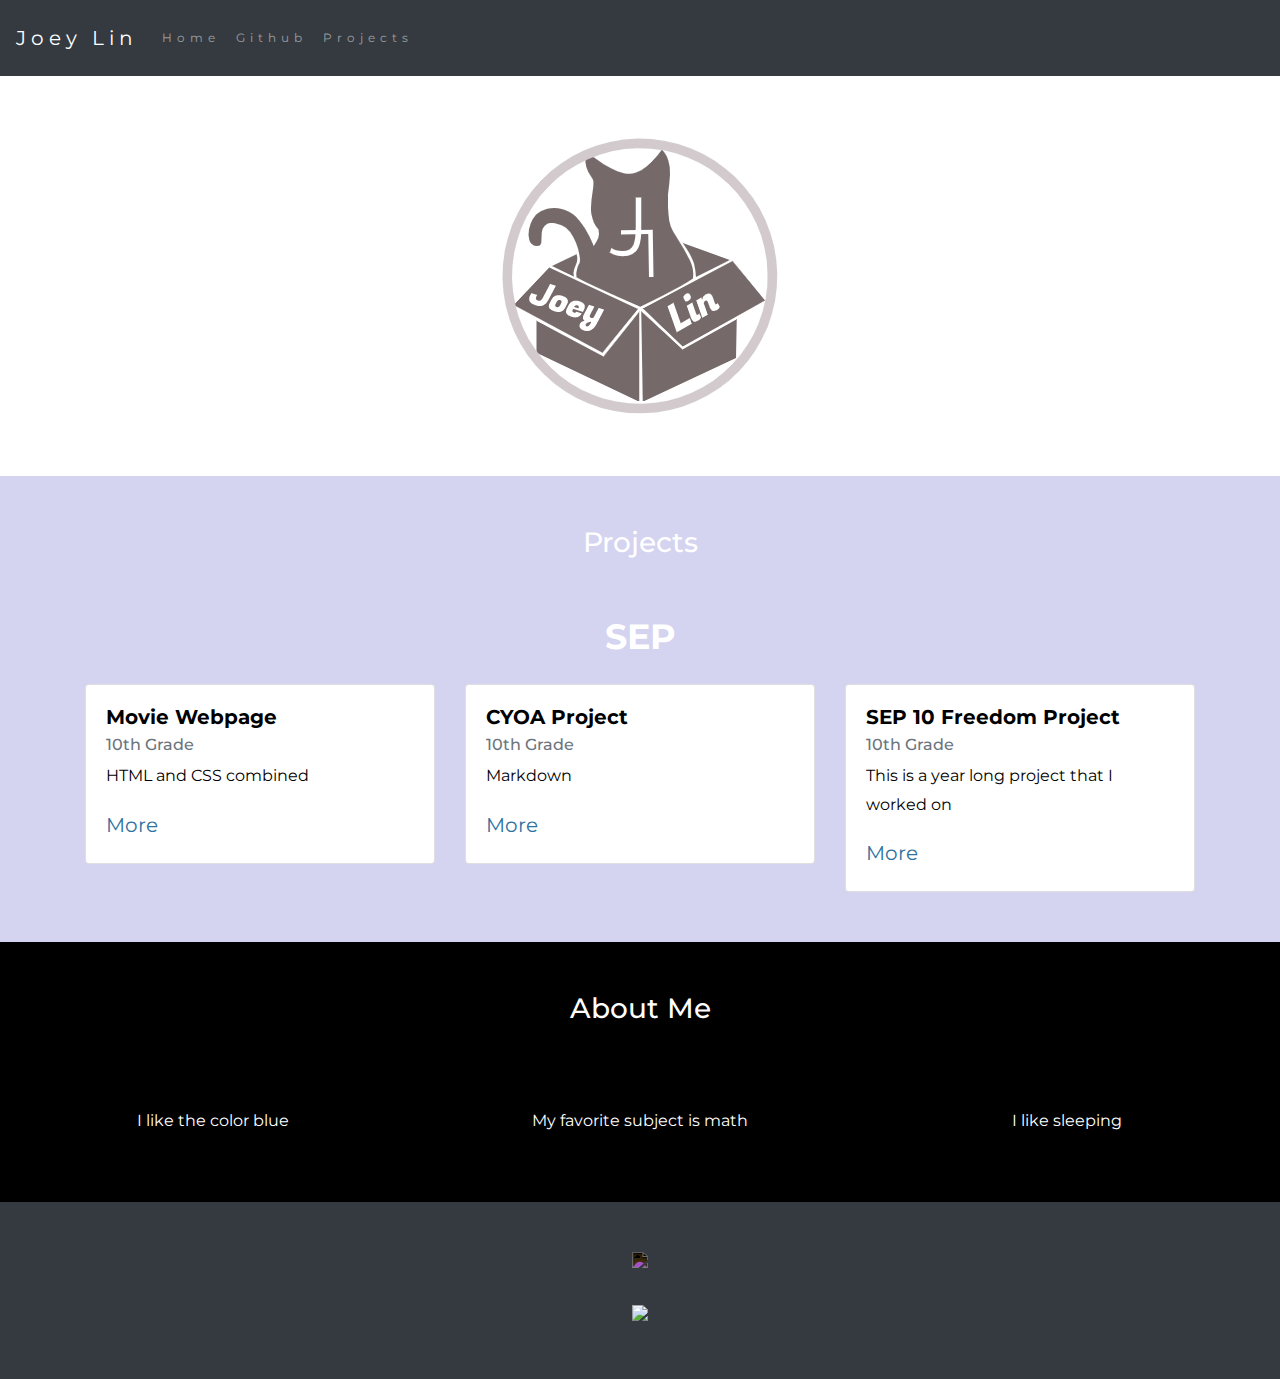
==== index.html @ f5d79e2a "update repo" ====
<!DOCTYPE html>
<html lang="en">

<head>
    <title class="owner-name">#</title>
    <meta charset="utf-8">
    <meta name="viewport" content="width=device-width, initial-scale=1">
    <link rel="stylesheet" href="https://stackpath.bootstrapcdn.com/bootstrap/4.3.1/css/bootstrap.min.css">
    <link href="https://fonts.googleapis.com/css?family=Montserrat" rel="stylesheet">
    <link rel="stylesheet" href="style.css" type="text/css">
    <script src="https://code.jquery.com/jquery-3.3.1.slim.min.js"></script>
    <script src="https://cdnjs.cloudflare.com/ajax/libs/popper.js/1.14.7/umd/popper.min.js"></script>
    <script src="https://stackpath.bootstrapcdn.com/bootstrap/4.3.1/js/bootstrap.min.js"></script>

</head>

<body>

    <!-- Navbar -->

    <nav class="navbar navbar-expand-lg navbar-dark bg-dark">
        <a class="navbar-brand owner-name" href="#"></a>
        <button class="navbar-toggler" type="button" data-toggle="collapse" data-target="#navbarSupportedContent" aria-controls="navbarSupportedContent" aria-expanded="false" aria-label="Toggle navigation">
            <span class="navbar-toggler-icon"></span>
        </button>

        <div class="collapse navbar-collapse" id="navbarSupportedContent">
            <ul class="navbar-nav mr-auto">
                <li class="nav-item">
                    <a class="nav-link" href="index.html">Home</a>
                </li>
                <li class="nav-item">
                    <a class="nav-link" href="#" id="github" target="_blank">Github</a>
                </li>
                <li class="nav-item">
                    <a class="nav-link" href="#projects">Projects</a>
                </li>
            </ul>
        </div>
    </nav>

    <!-- First Container -->
    <div class="container-fluid bg-1 text-center">
        <!--<h1 class="margin">Name</h1>-->
        <img src="img/joey-logo.png" class="img-fluid" alt="Logo" id="logo">
    </div>

    <!-- Second Container -->
    <div class="container-fluid bg-2 text-center" id="projects">
        <h3 class="margin">Projects</h3>
        <p class="sep"><b>SEP</b></p>
        <div class="container">
            <div class="row">

                <!--
                <div class="col-sm-4">
                    <div class="card">
                        <div class="card-body">
                            <h5 class="card-title">Project Name</h5>
                            <h6 class="card-subtitle mb-2 text-muted">10th Grade</h6>
                            <p class="card-text">A brief explanation of the project.</p>
                            <a href="#" class="card-link">More</a>
                        </div>
                    </div>
                </div>
                -->

                 <div class="col-sm-4">
                    <div class="card">
                        <div class="card-body">
                            <h5 class="card-title">Movie Webpage</h5>
                            <h6 class="card-subtitle mb-2 text-muted">10th Grade</h6>
                            <p class="card-text">HTML and CSS combined</p>
                            <a href="projects/movie-webpage.html" class="card-link">More</a>
                        </div>
                    </div>
                </div>

                <div class="col-sm-4">
                    <div class="card">
                        <div class="card-body">
                            <h5 class="card-title">CYOA Project</h5>
                            <h6 class="card-subtitle mb-2 text-muted">10th Grade</h6>
                            <p class="card-text">Markdown</p>
                            <a href="projects/CYOA-project.html" class="card-link">More</a>
                        </div>
                    </div>
                </div>

                <div class="col-sm-4">
                    <div class="card">
                        <div class="card-body">
                            <h5 class="card-title">SEP 10 Freedom Project</h5>
                            <h6 class="card-subtitle mb-2 text-muted">10th Grade</h6>
                            <p class="card-text">This is a year long project that I worked on</p>
                            <a href="projects/sep10-fp.html" class="card-link">More</a>
                        </div>
                    </div>
                </div>

            </div>
        </div>
        </a>
    </div>

    <!-- Third Container (Grid) -->
    <div class="container-fluid bg-3 text-center">
        <h3 class="margin">About Me</h3><br>
        <div class="row">
            <div class="col-sm-4">
                <p>I like the color blue</p>
            </div>
            <div class="col-sm-4">
                <p>My favorite subject is math</p>
            </div>
            <div class="col-sm-4">
                <p>I like sleeping</p>
            </div>
        </div>
    </div>

    <!-- Footer -->
    <footer class="container-fluid bg-4 text-center">
        <a href="#" target="_blank" id="fork"><img src="img/fork.png"></a><br>
        <a href="https://hstatsep.github.io" target="_blank"><img src="https://hstatsep.github.io/img/hstatsep-logo-small.png" id="sep"></a>
    </footer>


    <script src="script.js"></script>
</body>

</html>
---- style.css ----
html, body {
    height: 100%;
}

body {
    font: 20px Montserrat, sans-serif;
    line-height: 1.8;
    color: #f5f6f7;
}

p {
    font-size: 16px;
}

a {
    color: #2e72a1;
}

#logo, .project-img {
    max-height: 300px;
}

#fork img{
    height: 25px;
    margin-bottom: 25px;
    filter: invert(1);
}

#sep {
    height: 75px;
}

.margin {
    margin-bottom: 45px;
}

.bg-1 {
    background-color: #ffffff; /* White */
    color: #555555;
}

.bg-2 {
    background-color: #d4d3f0; /* Blue */
    color: #ffffff;
}

.card {
    color: black;
    text-align: left;
}

.card-title {
    font-weight: 700;
}

.bg-3 {
    background-color: #000000; /* Black */
    color: #ffffff;
}

.bg-4 {
    background-color: #343a40; /* Dark Gray */
    color: #fff;
}

.container-fluid {
    padding-top: 50px;
    padding-bottom: 50px;
}

.navbar {
    padding-top: 15px;
    padding-bottom: 15px;
    border: 0;
    border-radius: 0;
    margin-bottom: 0;
    font-size: 12px;
    letter-spacing: 5px;
}

.navbar-nav li a:hover {
    color: #2e72a1 !important;
}

.sep{
    font-size:35px;
}
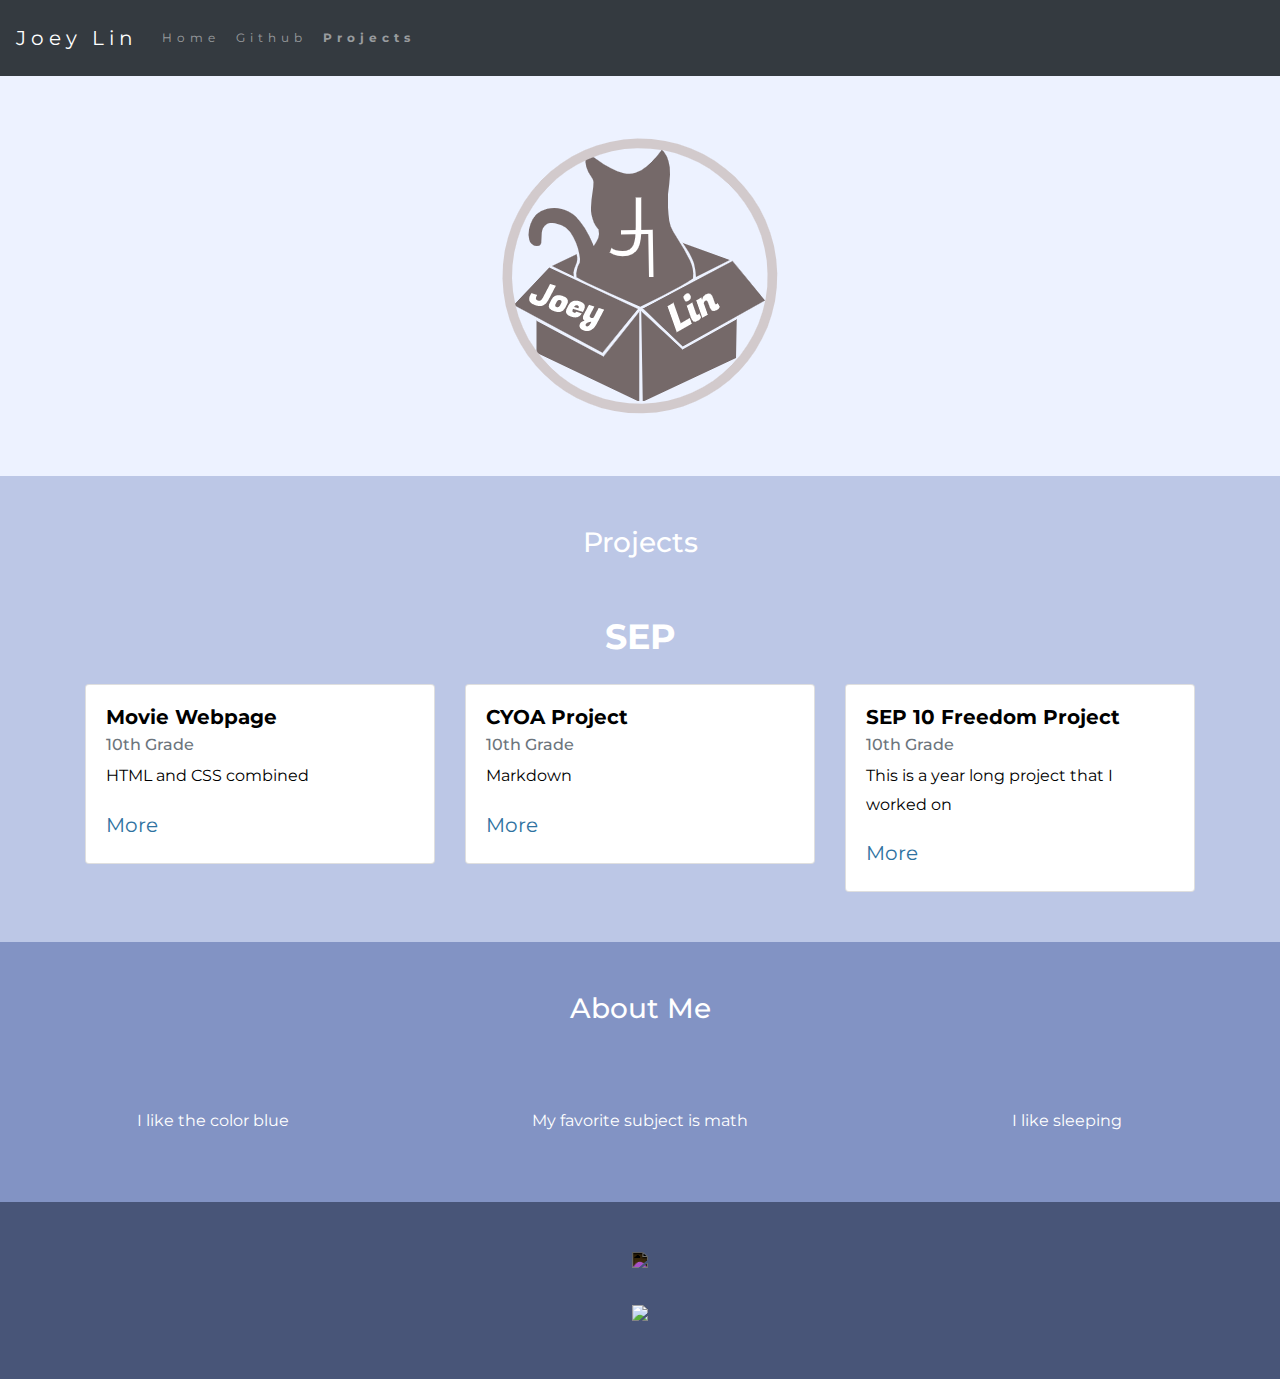
==== commit f1718ff1: "update repo" ====
--- a/index.html
+++ b/index.html
@@ -33,7 +33,7 @@
                     <a class="nav-link" href="#" id="github" target="_blank">Github</a>
                 </li>
                 <li class="nav-item">
-                    <a class="nav-link" href="#projects">Projects</a>
+                    <a class="nav-link" href="#projects"><b>Projects</b></a>
                 </li>
             </ul>
         </div>
--- a/style.css
+++ b/style.css
@@ -35,12 +35,12 @@
 }
 
 .bg-1 {
-    background-color: #ffffff; /* White */
+    background-color: #edf2ff; /* White */
     color: #555555;
 }
 
 .bg-2 {
-    background-color: #d4d3f0; /* Blue */
+    background-color: #bcc7e6; /* Blue(lighter) */
     color: #ffffff;
 }
 
@@ -54,12 +54,12 @@
 }
 
 .bg-3 {
-    background-color: #000000; /* Black */
+    background-color: #8293c4; /* blue(darker) */
     color: #ffffff;
 }
 
 .bg-4 {
-    background-color: #343a40; /* Dark Gray */
+    background-color: #485578; /* Dark blue */
     color: #fff;
 }
 
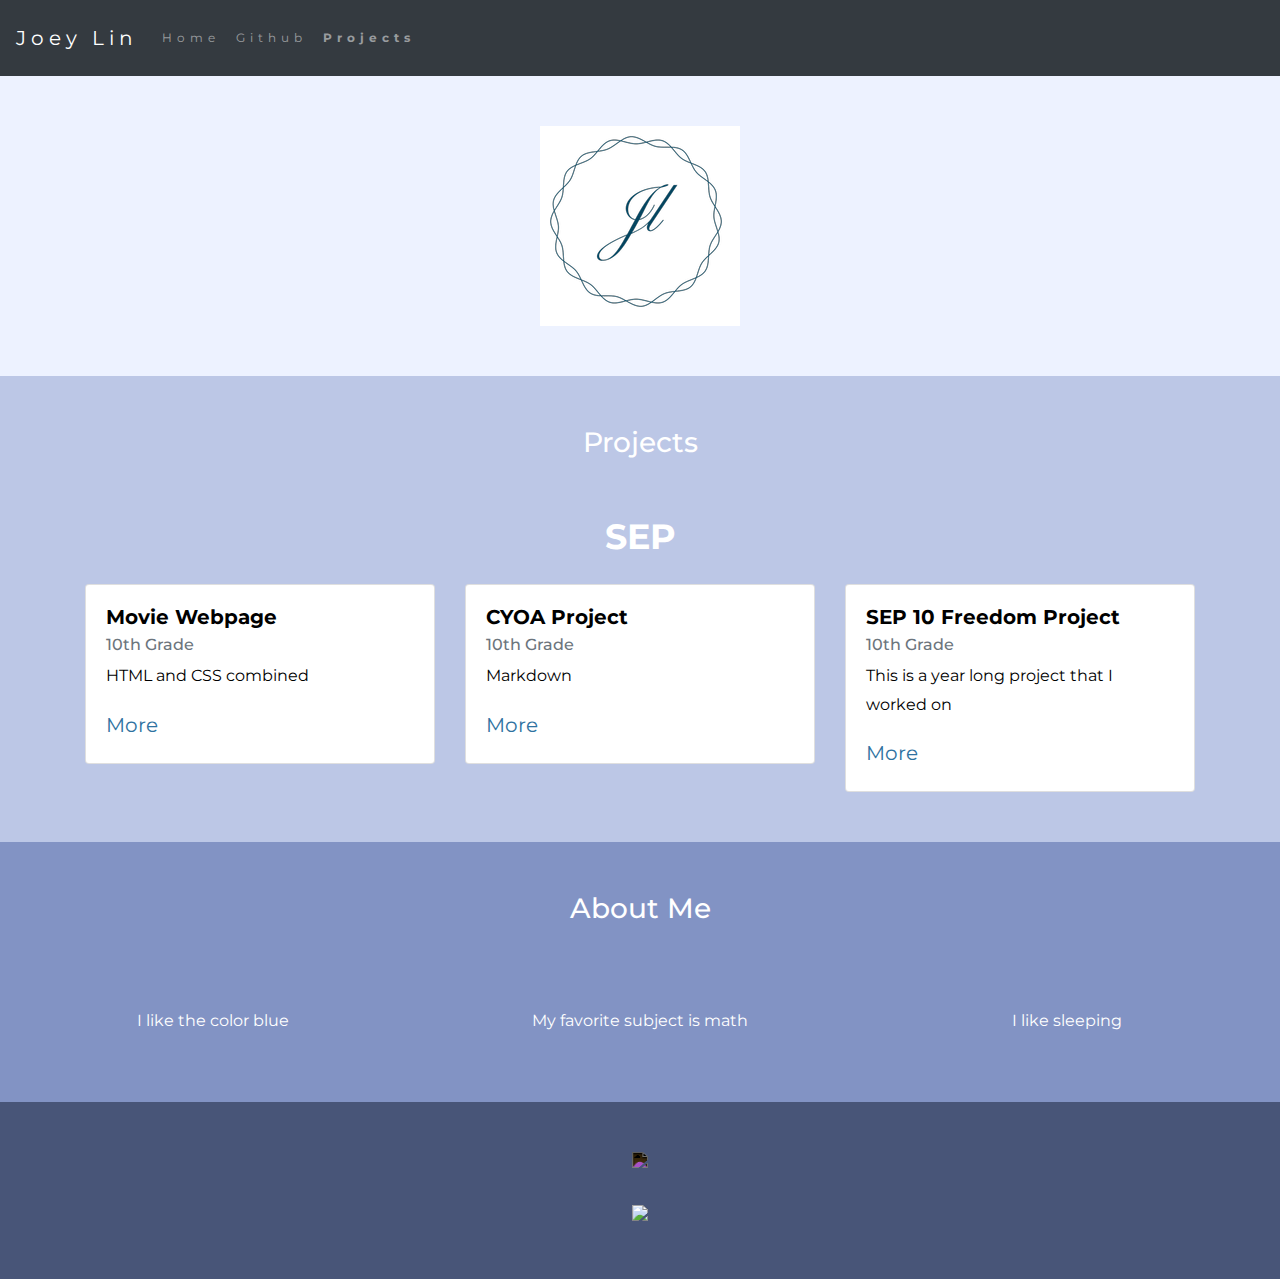
==== commit 077a2051: "update repo" ====
--- a/index.html
+++ b/index.html
@@ -42,7 +42,7 @@
     <!-- First Container -->
     <div class="container-fluid bg-1 text-center">
         <!--<h1 class="margin">Name</h1>-->
-        <img src="img/joey-logo.png" class="img-fluid" alt="Logo" id="logo">
+        <img src="img/joey-logo.jpg" class="img-fluid" alt="Logo" id="logo">
     </div>
 
     <!-- Second Container -->
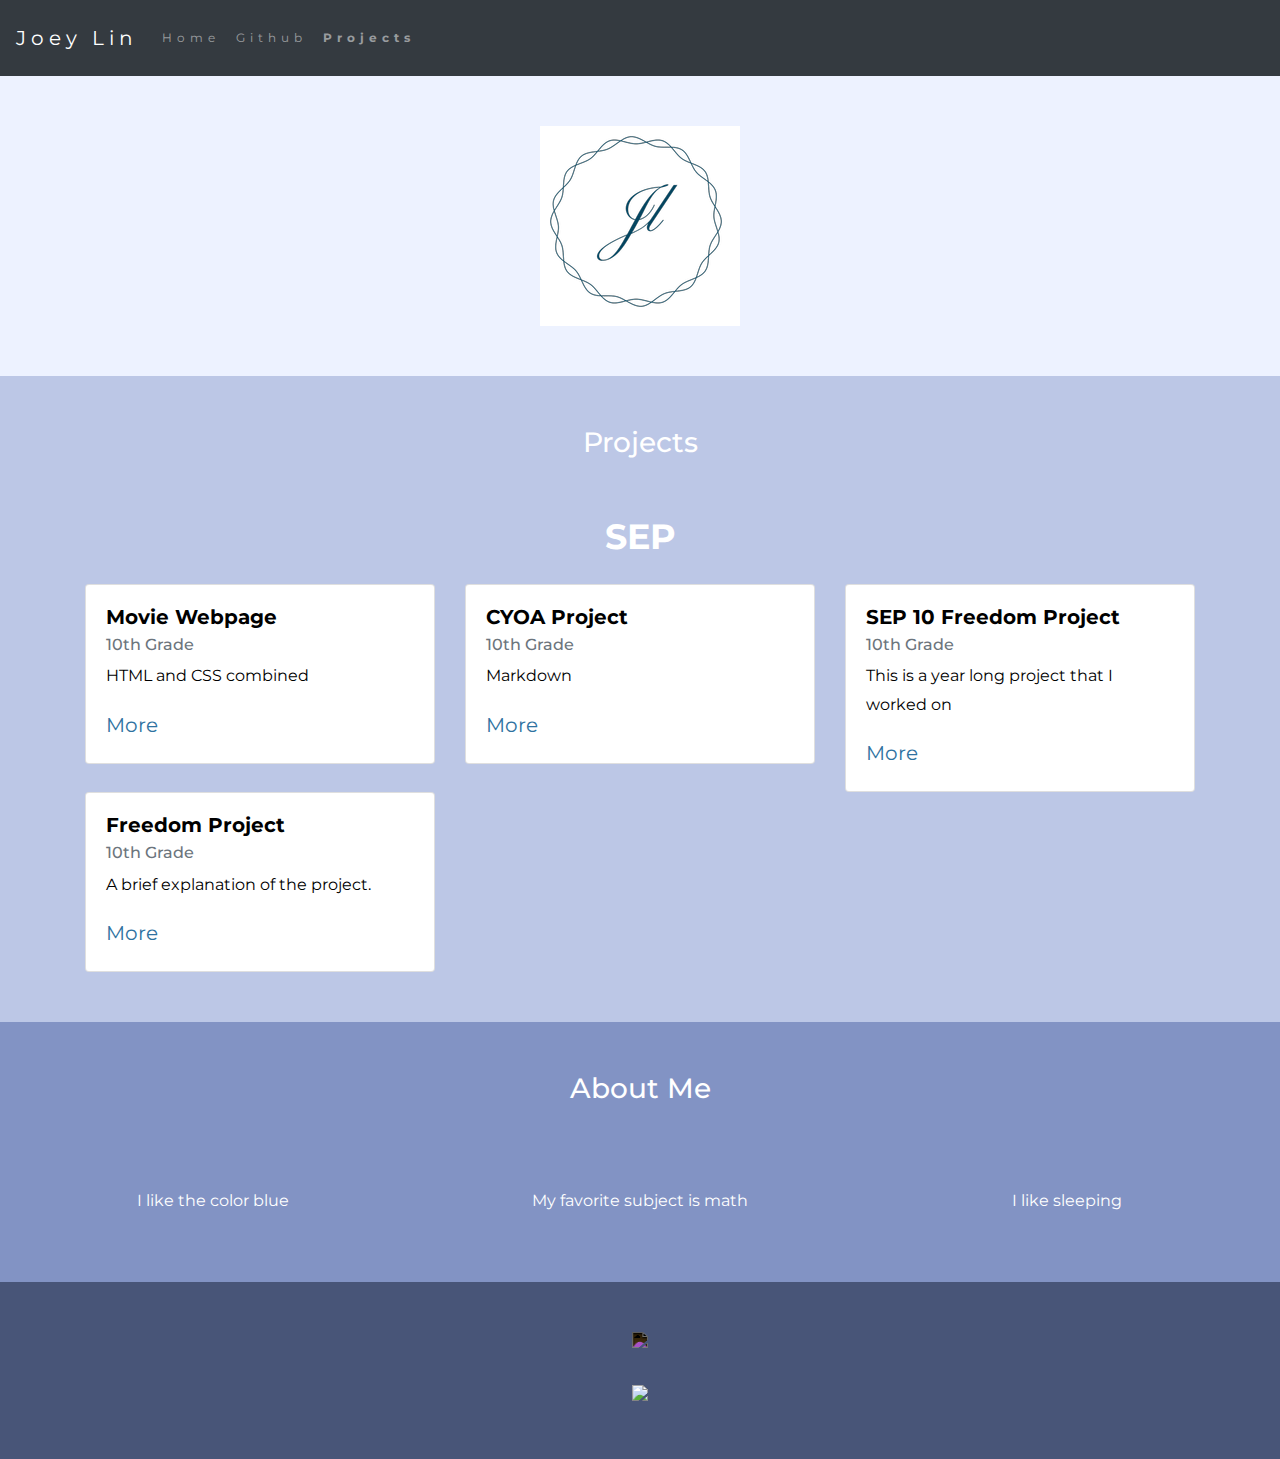
==== commit 16c21350: "update repo" ====
--- a/index.html
+++ b/index.html
@@ -98,6 +98,19 @@
                     </div>
                 </div>
 
+
+                <div class="col-sm-4">
+                    <div class="card">
+                        <div class="card-body">
+                            <h5 class="card-title">Freedom Project</h5>
+                            <h6 class="card-subtitle mb-2 text-muted">10th Grade</h6>
+                            <p class="card-text">A brief explanation of the project.</p>
+                            <a href="#" class="card-link">More</a>
+                        </div>
+                    </div>
+                </div>
+
+
             </div>
         </div>
         </a>
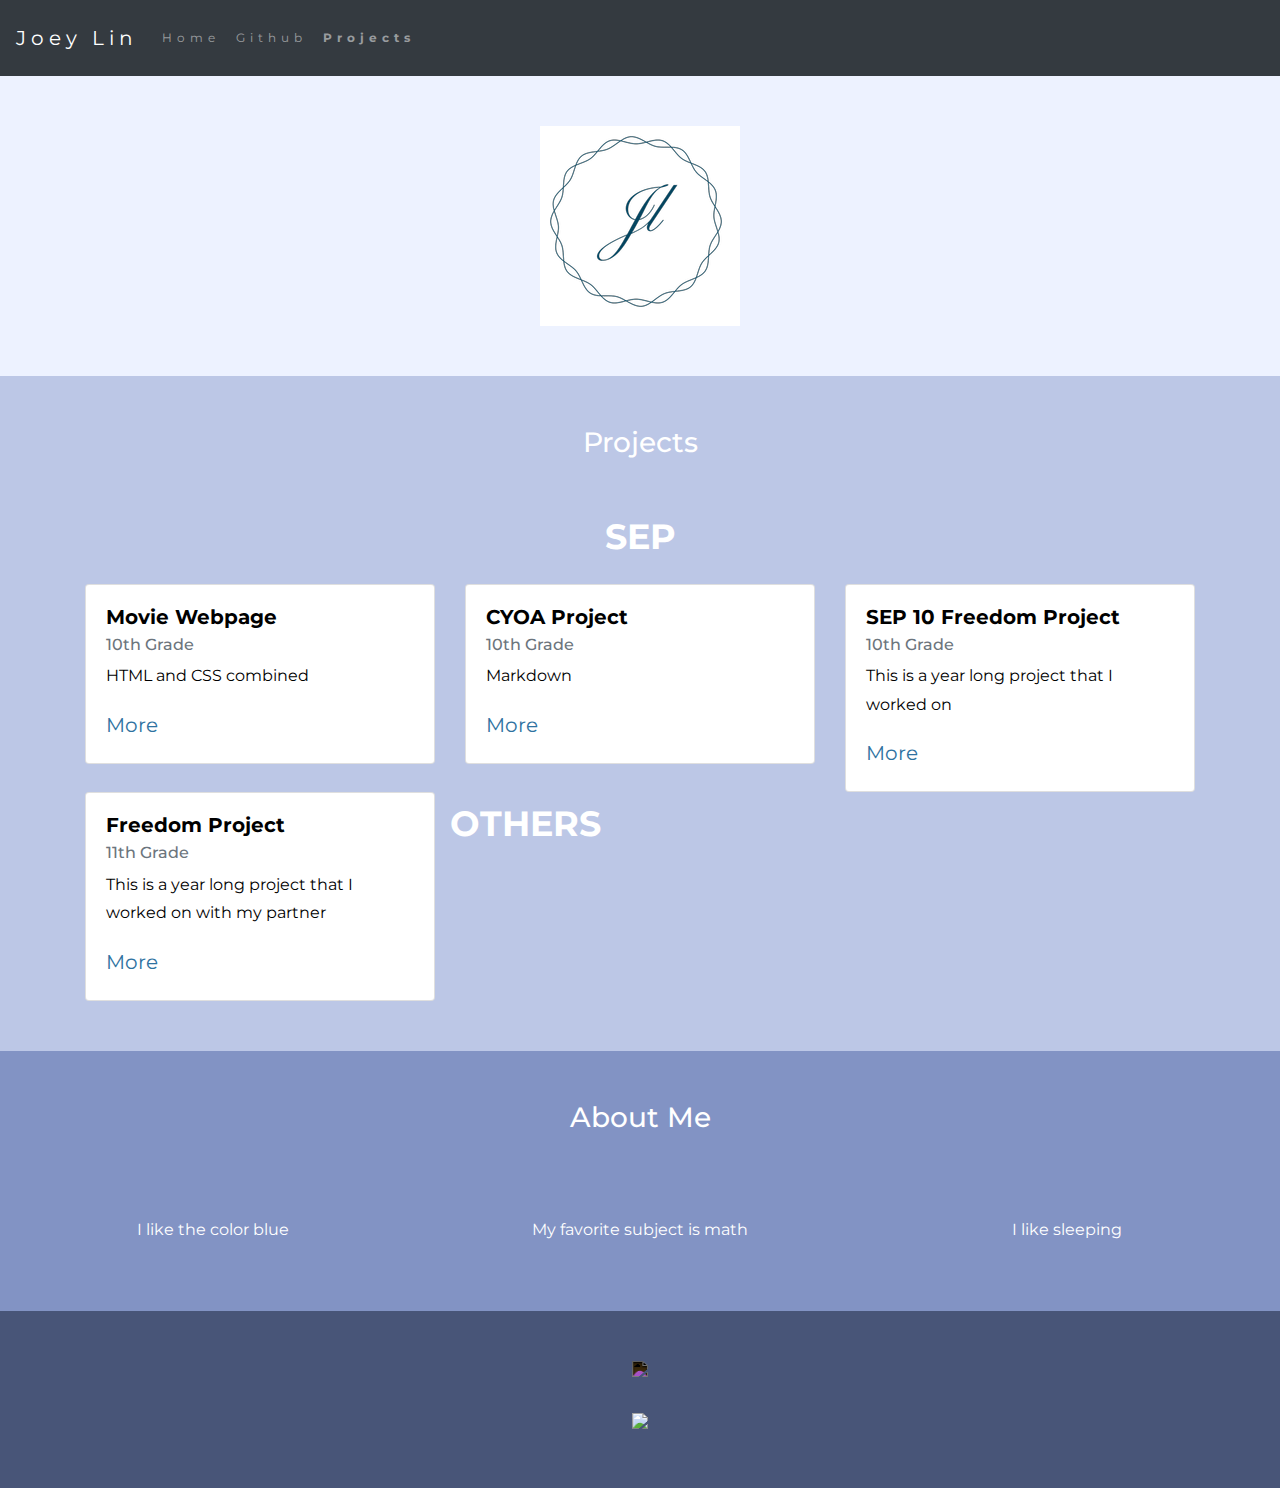
==== commit b7e5bfb8: "update repo" ====
--- a/index.html
+++ b/index.html
@@ -103,13 +103,15 @@
                     <div class="card">
                         <div class="card-body">
                             <h5 class="card-title">Freedom Project</h5>
-                            <h6 class="card-subtitle mb-2 text-muted">10th Grade</h6>
-                            <p class="card-text">A brief explanation of the project.</p>
-                            <a href="#" class="card-link">More</a>
+                            <h6 class="card-subtitle mb-2 text-muted">11th Grade</h6>
+                            <p class="card-text">This is a year long project that I worked on with my partner</p>
+                            <a href="projects/sep11-fp.html" class="card-link">More</a>
                         </div>
                     </div>
                 </div>
 
+                <!-- besides sep projects -->
+                <p class="sep"><b>OTHERS</b></p>
 
             </div>
         </div>
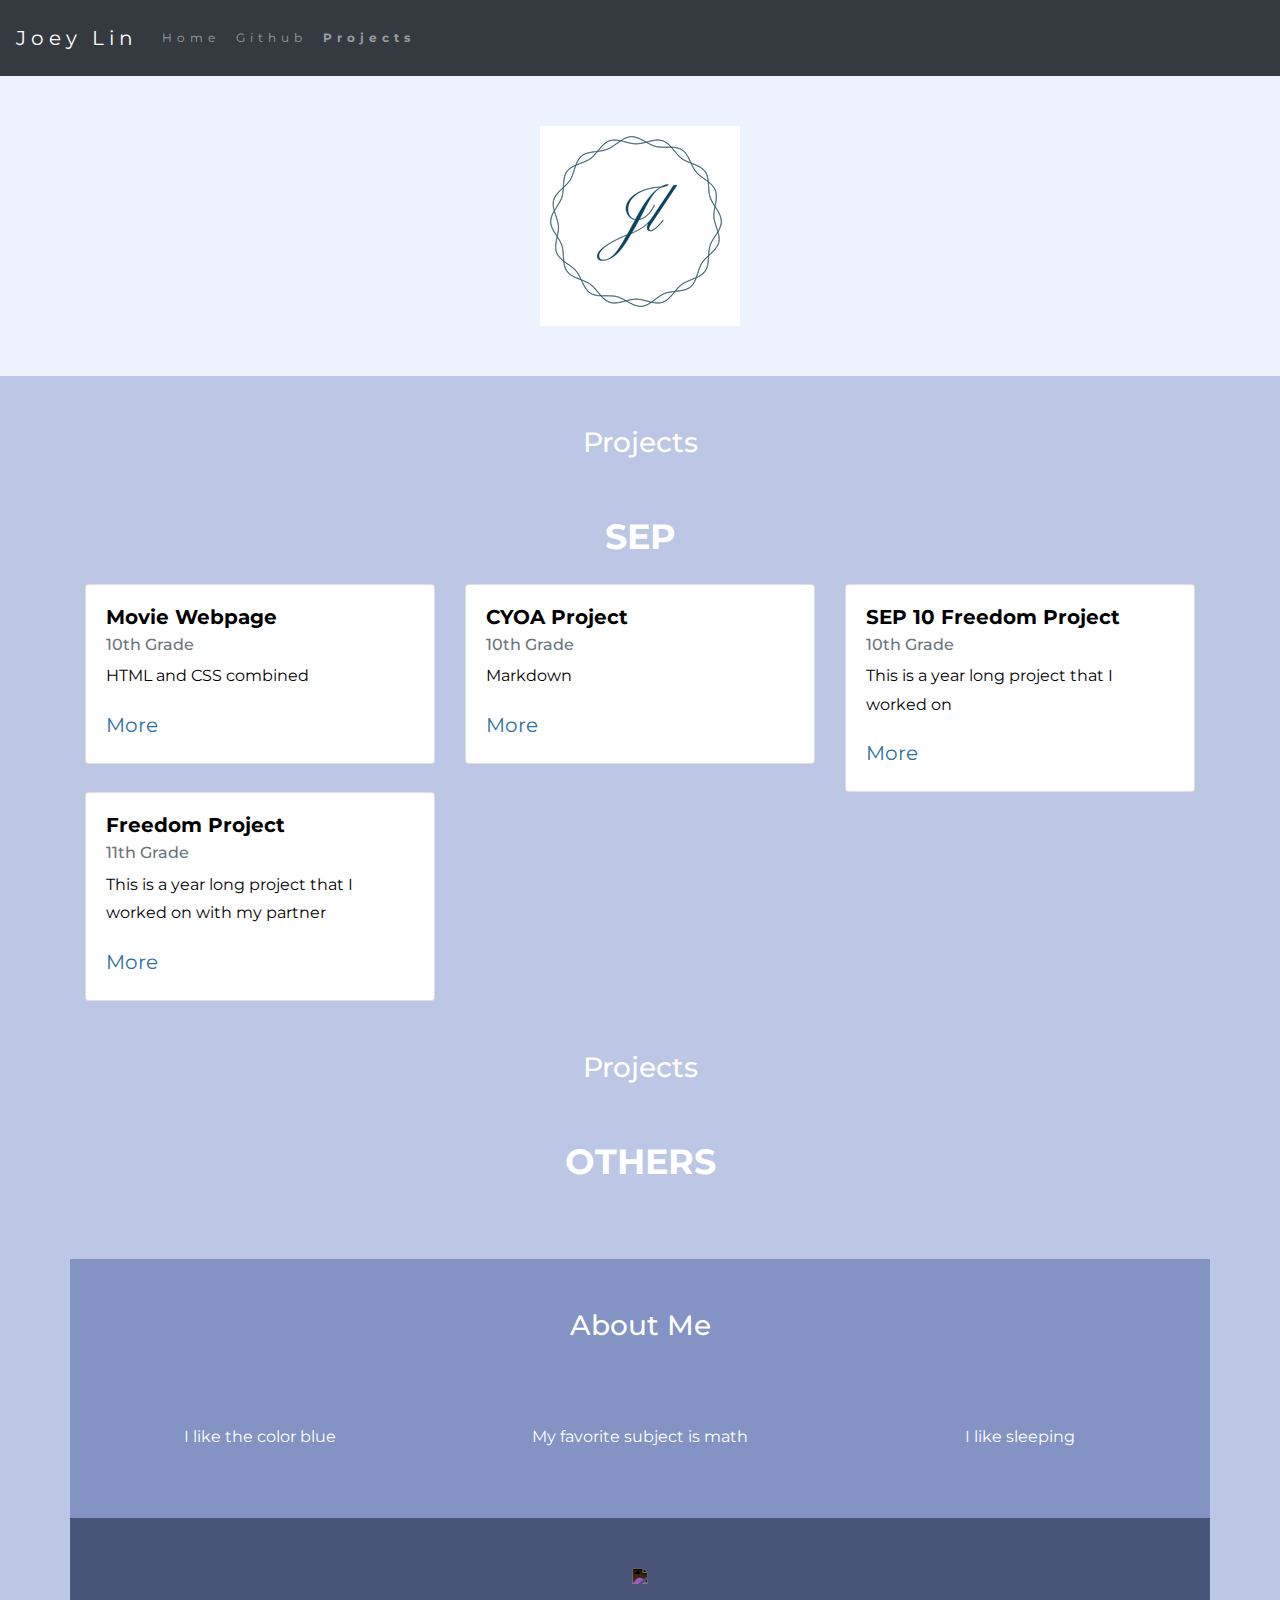
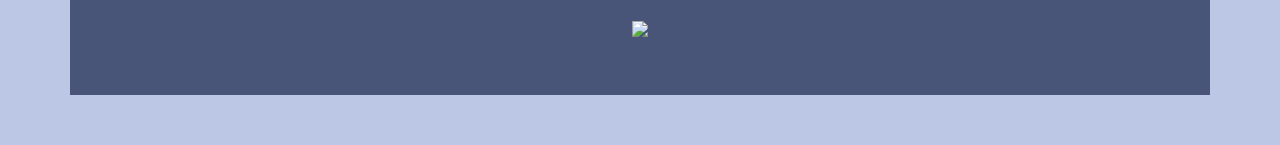
==== commit 1258dec1: "update repo" ====
--- a/index.html
+++ b/index.html
@@ -111,7 +111,11 @@
                 </div>
 
                 <!-- besides sep projects -->
-                <p class="sep"><b>OTHERS</b></p>
+                <div class="container-fluid bg-2 text-center" id="projects">
+                    <h3 class="margin">Projects</h3>
+                    <p class="sep"><b>OTHERS</b></p>
+                    <div class="container">
+                        <div class="row">
 
             </div>
         </div>
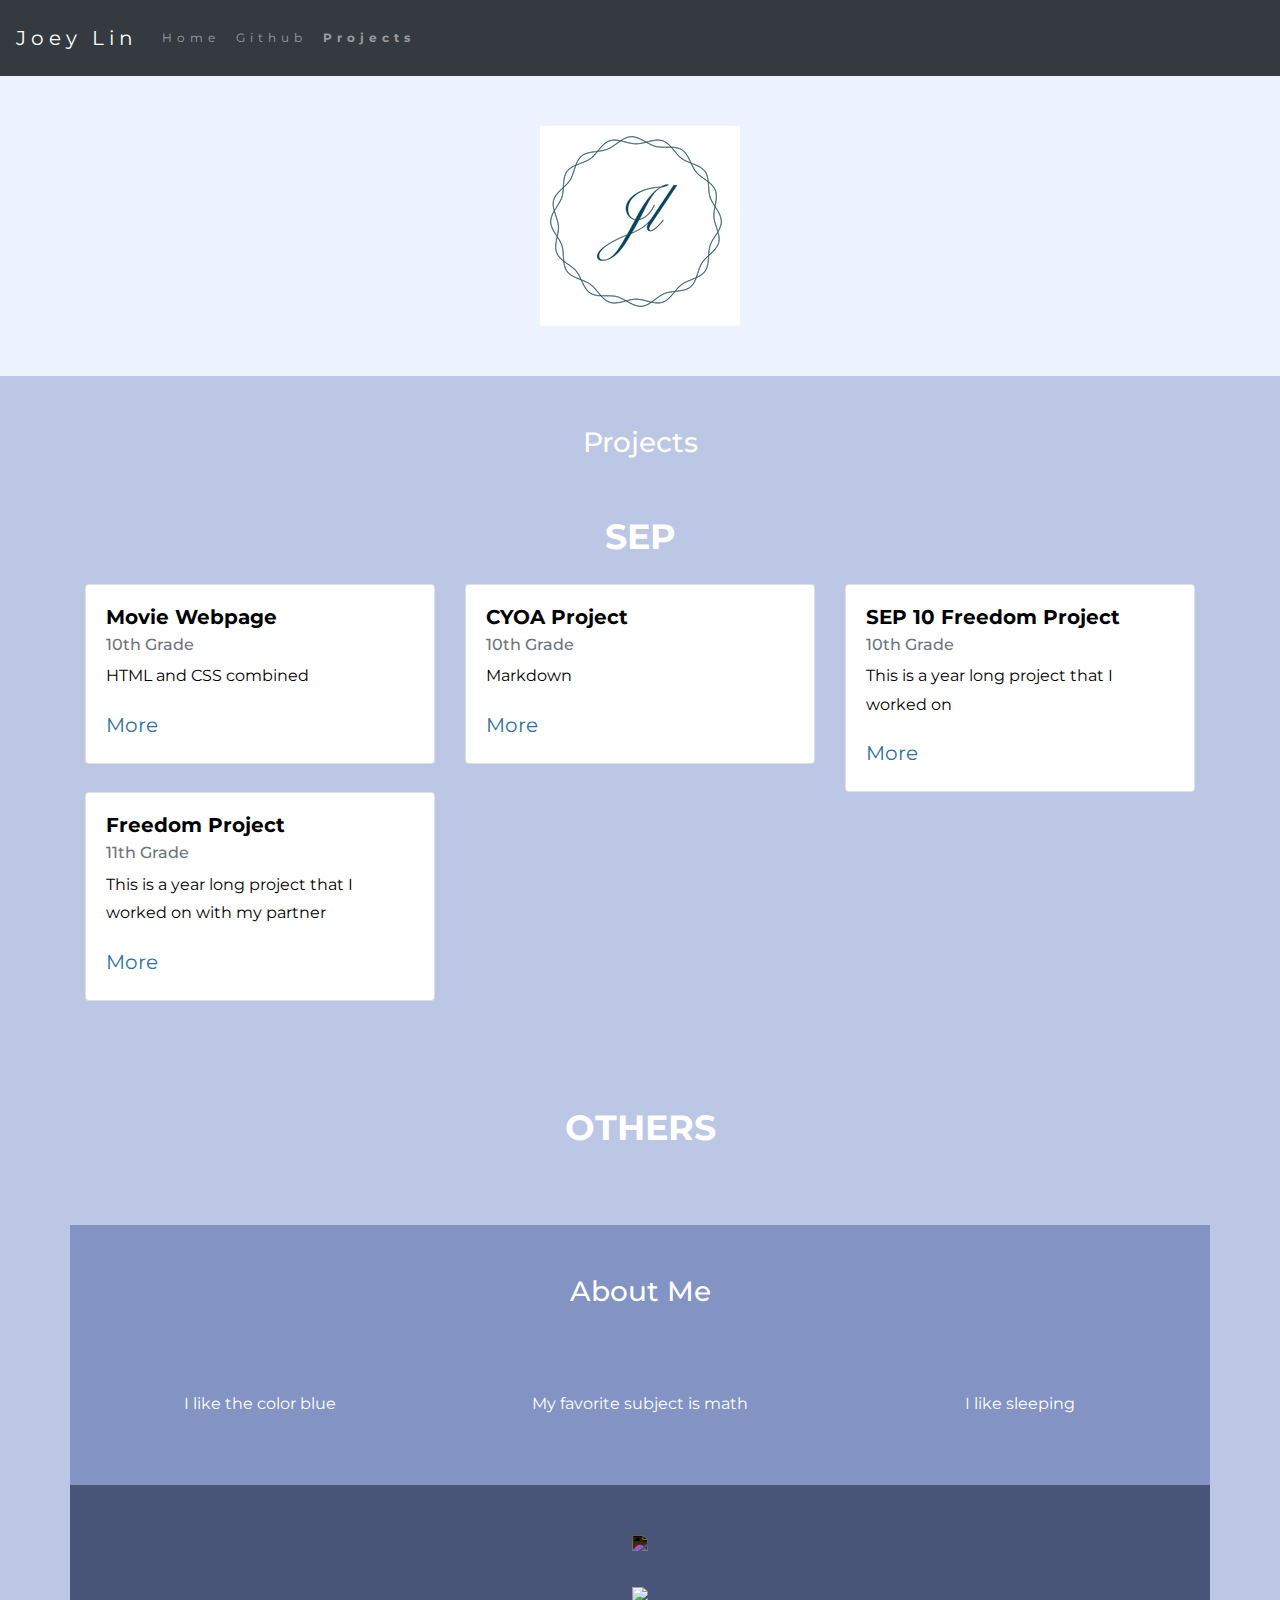
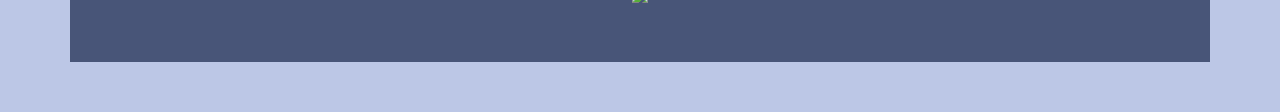
==== commit 3b46a63d: "update repo" ====
--- a/index.html
+++ b/index.html
@@ -112,7 +112,7 @@
 
                 <!-- besides sep projects -->
                 <div class="container-fluid bg-2 text-center" id="projects">
-                    <h3 class="margin">Projects</h3>
+                    <h3 class="margin"></h3>
                     <p class="sep"><b>OTHERS</b></p>
                     <div class="container">
                         <div class="row">
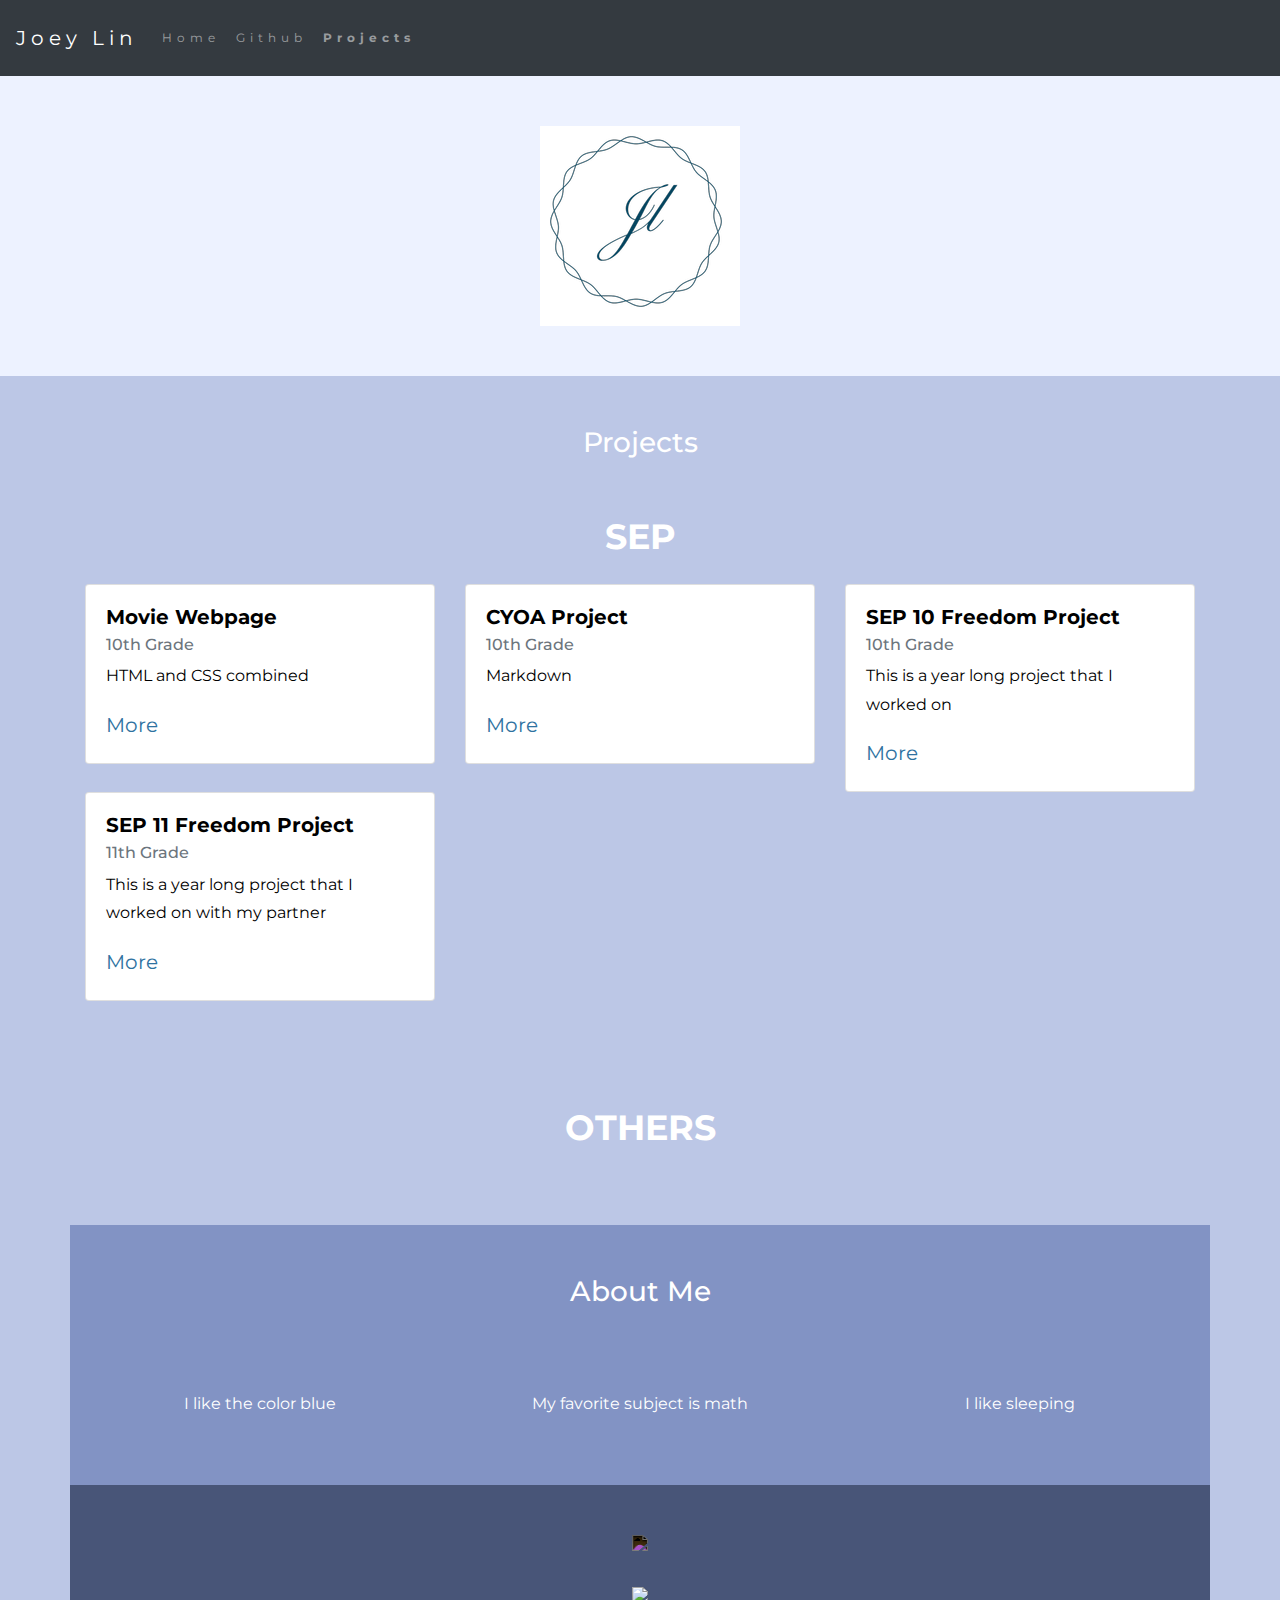
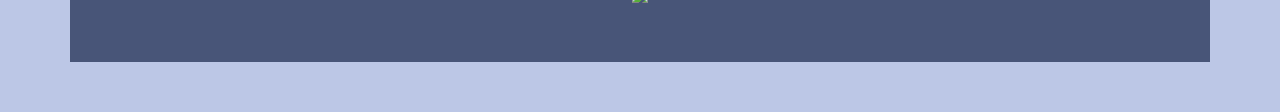
==== commit 48698916: "update repo" ====
--- a/index.html
+++ b/index.html
@@ -102,7 +102,7 @@
                 <div class="col-sm-4">
                     <div class="card">
                         <div class="card-body">
-                            <h5 class="card-title">Freedom Project</h5>
+                            <h5 class="card-title">SEP 11 Freedom Project</h5>
                             <h6 class="card-subtitle mb-2 text-muted">11th Grade</h6>
                             <p class="card-text">This is a year long project that I worked on with my partner</p>
                             <a href="projects/sep11-fp.html" class="card-link">More</a>
